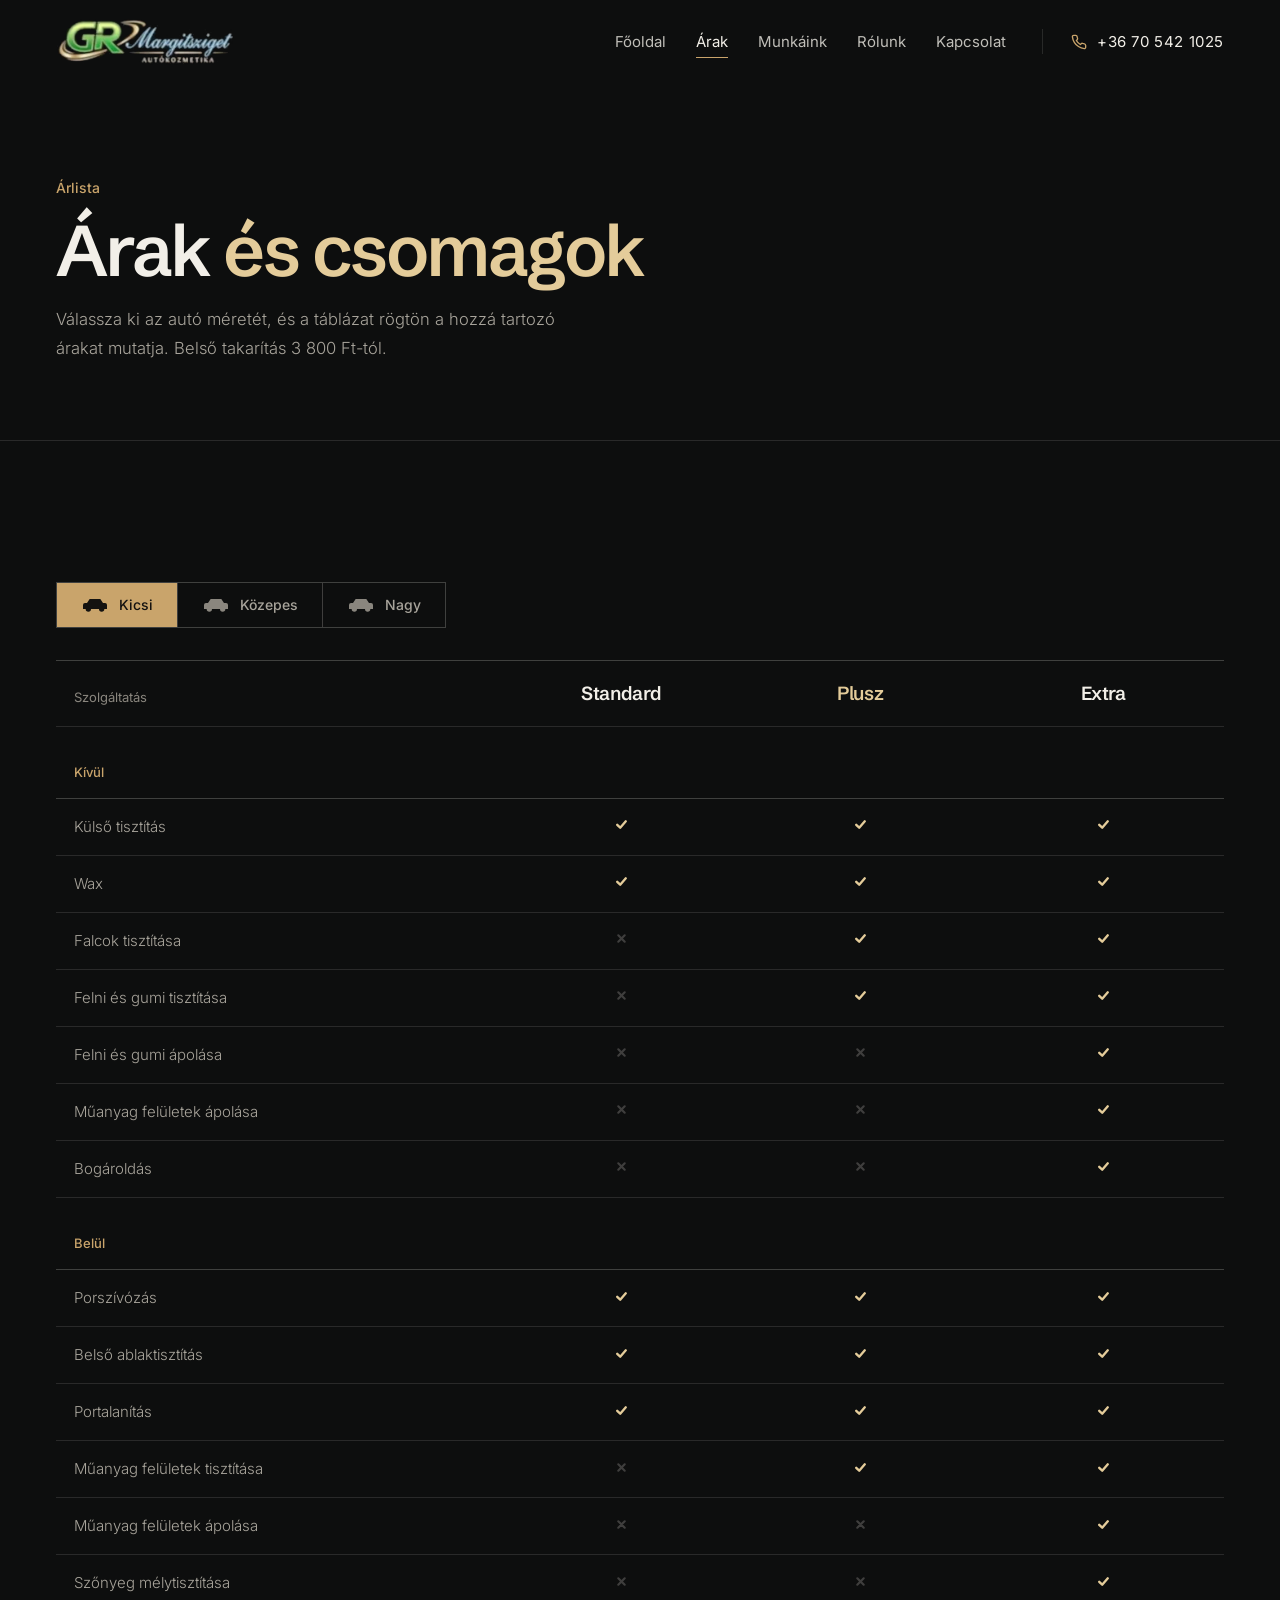
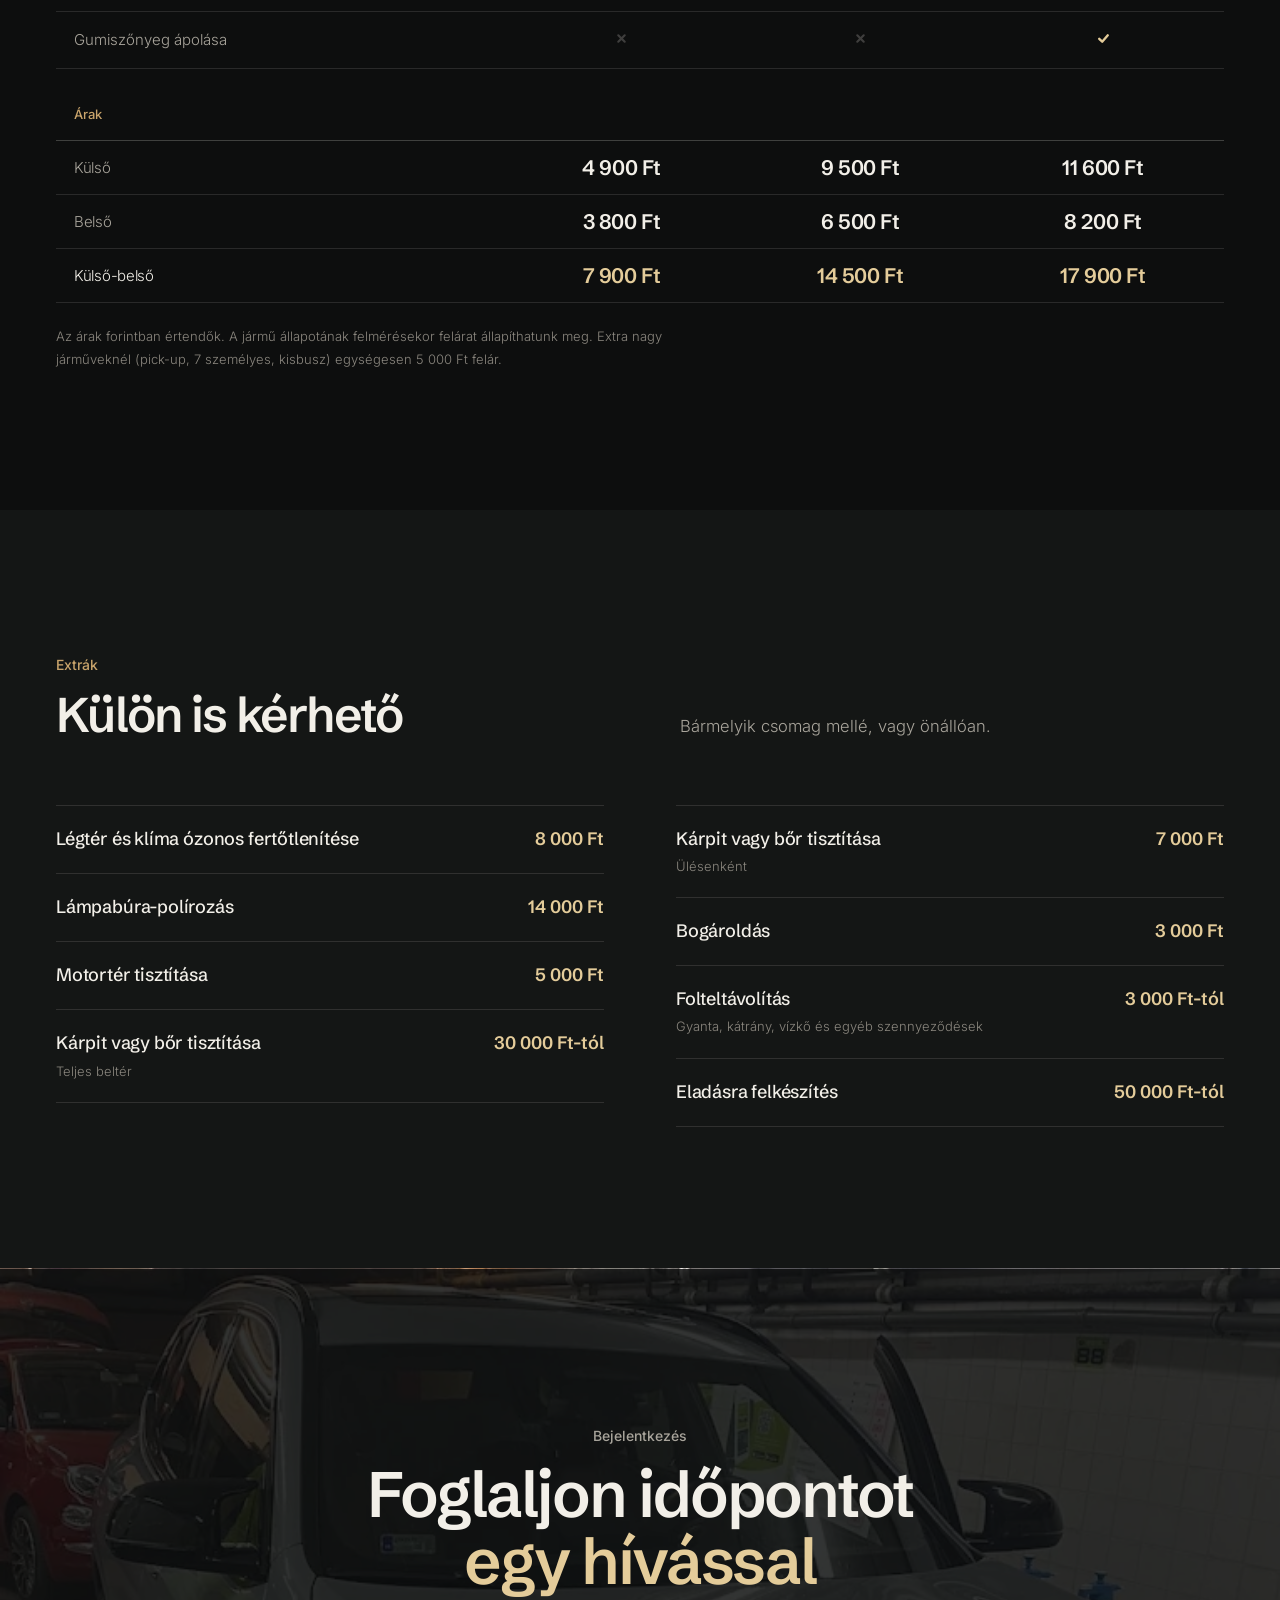
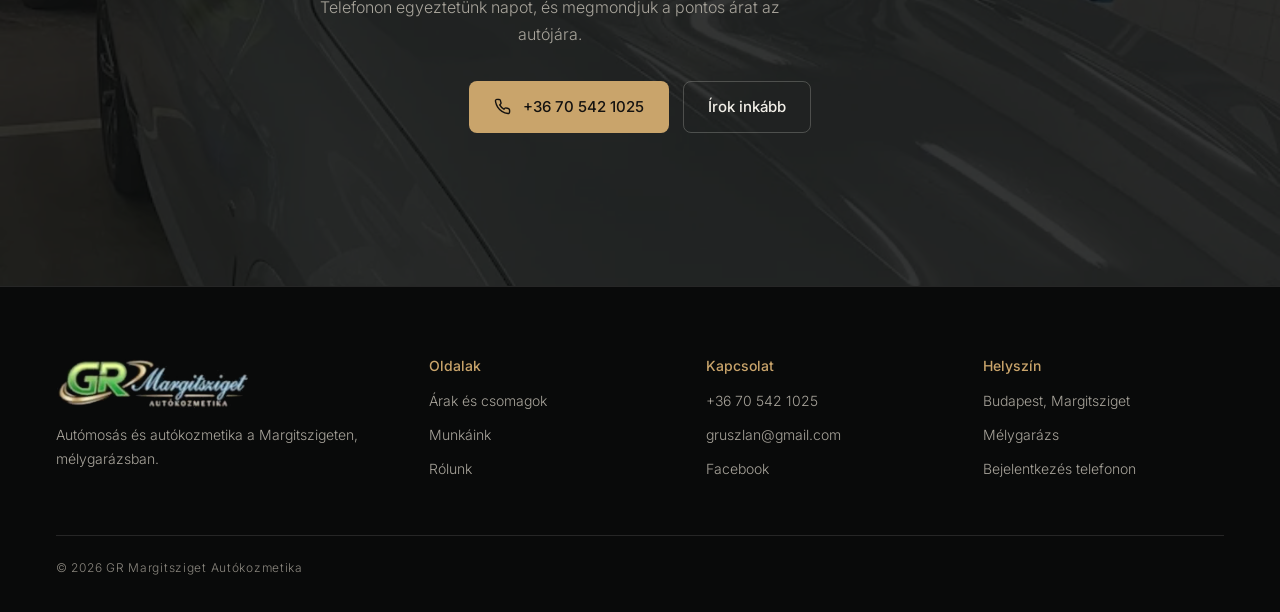
==== arak.html @ 6087a805 "GR Margitsziget Autókozmetika weboldal: 5 oldal, prémium sötét-arany dizájn Co-Authored-By: Claude O" ====
<!doctype html>
<html lang="hu">
<head>
<meta charset="utf-8">
<meta name="viewport" content="width=device-width, initial-scale=1">
<title>Árak és csomagok | GR Margitsziget Autókozmetika</title>
<meta name="description" content="Standard, Plusz és Extra csomag kis, közepes és nagy autóra, külső, belső vagy külső-belső takarítással, plusz extrák fix áron.">
<meta property="og:title" content="Árak és csomagok | GR Margitsziget Autókozmetika"><meta property="og:description" content="Standard, Plusz és Extra csomag kis, közepes és nagy autóra, külső, belső vagy külső-belső takarítással, plusz extrák fix áron."><meta property="og:type" content="website">
<meta name="theme-color" content="#0d0e0e">
<link rel="icon" href="favicon.svg" type="image/svg+xml">
<link rel="preconnect" href="https://fonts.googleapis.com"><link rel="preconnect" href="https://fonts.gstatic.com" crossorigin>
<link href="https://fonts.googleapis.com/css2?family=Schibsted+Grotesk:wght@500;600&family=Inter:wght@300;400;500&display=swap" rel="stylesheet">
<link rel="stylesheet" href="css/site.css">
</head>
<body>
<a class="skip" href="#top">Ugrás a tartalomra</a>
<header class="nav"><div class="wrap">
  <a class="nav__logo" href="index.html"><img src="img/logo.webp" alt="GR Margitsziget Autókozmetika, főoldal" width="865" height="225"></a>
  <nav class="nav__links" aria-label="Fő menü"><a href="index.html">Főoldal</a><a href="arak.html" aria-current="page">Árak</a><a href="munkaink.html">Munkáink</a><a href="rolunk.html">Rólunk</a><a href="kapcsolat.html">Kapcsolat</a></nav>
  <a class="nav__tel" href="tel:+36705421025"><svg viewBox="0 0 24 24" fill="none" stroke="currentColor" stroke-width="2" stroke-linecap="round" stroke-linejoin="round" aria-hidden="true"><path d="M22 16.9v3a2 2 0 0 1-2.2 2 19.8 19.8 0 0 1-8.6-3.1 19.5 19.5 0 0 1-6-6A19.8 19.8 0 0 1 2.1 4.2 2 2 0 0 1 4.1 2h3a2 2 0 0 1 2 1.7c.1.9.4 1.8.7 2.7a2 2 0 0 1-.5 2.1L8 9.8a16 16 0 0 0 6 6l1.3-1.3a2 2 0 0 1 2.1-.4c.9.3 1.8.6 2.7.7a2 2 0 0 1 1.7 2z"/></svg>+36 70 542 1025</a>
  <button class="nav__toggle" type="button" aria-expanded="false" aria-controls="menu" aria-label="Menü"><svg width="20" height="20" viewBox="0 0 20 20" aria-hidden="true"><path d="M3 6h14M3 14h14" stroke="currentColor" stroke-width="1.8" stroke-linecap="round"/></svg></button>
</div></header>
<nav class="menu" id="menu" aria-label="Mobil menü"><a href="index.html">Főoldal</a><a href="arak.html">Árak</a><a href="munkaink.html">Munkáink</a><a href="rolunk.html">Rólunk</a><a href="kapcsolat.html">Kapcsolat</a><a class="btn btn--green" href="tel:+36705421025"><svg viewBox="0 0 24 24" fill="none" stroke="currentColor" stroke-width="2" stroke-linecap="round" stroke-linejoin="round" aria-hidden="true"><path d="M22 16.9v3a2 2 0 0 1-2.2 2 19.8 19.8 0 0 1-8.6-3.1 19.5 19.5 0 0 1-6-6A19.8 19.8 0 0 1 2.1 4.2 2 2 0 0 1 4.1 2h3a2 2 0 0 1 2 1.7c.1.9.4 1.8.7 2.7a2 2 0 0 1-.5 2.1L8 9.8a16 16 0 0 0 6 6l1.3-1.3a2 2 0 0 1 2.1-.4c.9.3 1.8.6 2.7.7a2 2 0 0 1 1.7 2z"/></svg>Hívás: +36 70 542 1025</a></nav>
<main id="top">
<section class="page-hero"><div class="wrap">
  <p class="kicker">Árlista</p><h1>Árak <em>és csomagok</em></h1>
  <p class="lead">Válassza ki az autó méretét, és a táblázat rögtön a hozzá tartozó árakat mutatja. Belső takarítás 3&nbsp;800&nbsp;Ft-tól.</p>
</div></section>
<section class="sec"><div class="wrap">
  <div class="sizes" role="group" aria-label="Autó mérete"><button type="button" data-size="kicsi" aria-pressed="true"><svg viewBox="0 0 40 24" fill="currentColor" aria-hidden="true"><path d="M8 9l4-6h16l4 6h3a3 3 0 0 1 3 3v6h-4a4 4 0 0 1-8 0H14a4 4 0 0 1-8 0H2v-6a3 3 0 0 1 3-3z"/></svg>Kicsi</button><button type="button" data-size="kozepes" aria-pressed="false"><svg viewBox="0 0 40 24" fill="currentColor" aria-hidden="true"><path d="M8 9l4-6h16l4 6h3a3 3 0 0 1 3 3v6h-4a4 4 0 0 1-8 0H14a4 4 0 0 1-8 0H2v-6a3 3 0 0 1 3-3z"/></svg>Közepes</button><button type="button" data-size="nagy" aria-pressed="false"><svg viewBox="0 0 40 24" fill="currentColor" aria-hidden="true"><path d="M8 9l4-6h16l4 6h3a3 3 0 0 1 3 3v6h-4a4 4 0 0 1-8 0H14a4 4 0 0 1-8 0H2v-6a3 3 0 0 1 3-3z"/></svg>Nagy</button></div>
  <div class="board"><table>
    <caption class="sr-only">Csomagok tartalma és árai a választott autóméretre</caption>
    <thead><tr><th scope="col">Szolgáltatás</th><th scope="col">Standard</th><th scope="col" class="hot">Plusz</th><th scope="col">Extra</th></tr></thead>
    <tbody>
<tr class="group"><td colspan="4">Kívül</td></tr>
<tr><td>Külső tisztítás</td><td><span class="yes" role="img" aria-label="Benne van"><svg viewBox="0 0 14 14" aria-hidden="true"><path d="M3 7.3 5.8 10 11 4" fill="none" stroke="currentColor" stroke-width="2.2" stroke-linecap="round" stroke-linejoin="round"/></svg></span></td><td><span class="yes" role="img" aria-label="Benne van"><svg viewBox="0 0 14 14" aria-hidden="true"><path d="M3 7.3 5.8 10 11 4" fill="none" stroke="currentColor" stroke-width="2.2" stroke-linecap="round" stroke-linejoin="round"/></svg></span></td><td><span class="yes" role="img" aria-label="Benne van"><svg viewBox="0 0 14 14" aria-hidden="true"><path d="M3 7.3 5.8 10 11 4" fill="none" stroke="currentColor" stroke-width="2.2" stroke-linecap="round" stroke-linejoin="round"/></svg></span></td></tr>
<tr><td>Wax</td><td><span class="yes" role="img" aria-label="Benne van"><svg viewBox="0 0 14 14" aria-hidden="true"><path d="M3 7.3 5.8 10 11 4" fill="none" stroke="currentColor" stroke-width="2.2" stroke-linecap="round" stroke-linejoin="round"/></svg></span></td><td><span class="yes" role="img" aria-label="Benne van"><svg viewBox="0 0 14 14" aria-hidden="true"><path d="M3 7.3 5.8 10 11 4" fill="none" stroke="currentColor" stroke-width="2.2" stroke-linecap="round" stroke-linejoin="round"/></svg></span></td><td><span class="yes" role="img" aria-label="Benne van"><svg viewBox="0 0 14 14" aria-hidden="true"><path d="M3 7.3 5.8 10 11 4" fill="none" stroke="currentColor" stroke-width="2.2" stroke-linecap="round" stroke-linejoin="round"/></svg></span></td></tr>
<tr><td>Falcok tisztítása</td><td><span class="no" role="img" aria-label="Nincs benne"><svg viewBox="0 0 14 14" aria-hidden="true"><path d="M4 4l6 6M10 4l-6 6" fill="none" stroke="currentColor" stroke-width="2" stroke-linecap="round"/></svg></span></td><td><span class="yes" role="img" aria-label="Benne van"><svg viewBox="0 0 14 14" aria-hidden="true"><path d="M3 7.3 5.8 10 11 4" fill="none" stroke="currentColor" stroke-width="2.2" stroke-linecap="round" stroke-linejoin="round"/></svg></span></td><td><span class="yes" role="img" aria-label="Benne van"><svg viewBox="0 0 14 14" aria-hidden="true"><path d="M3 7.3 5.8 10 11 4" fill="none" stroke="currentColor" stroke-width="2.2" stroke-linecap="round" stroke-linejoin="round"/></svg></span></td></tr>
<tr><td>Felni és gumi tisztítása</td><td><span class="no" role="img" aria-label="Nincs benne"><svg viewBox="0 0 14 14" aria-hidden="true"><path d="M4 4l6 6M10 4l-6 6" fill="none" stroke="currentColor" stroke-width="2" stroke-linecap="round"/></svg></span></td><td><span class="yes" role="img" aria-label="Benne van"><svg viewBox="0 0 14 14" aria-hidden="true"><path d="M3 7.3 5.8 10 11 4" fill="none" stroke="currentColor" stroke-width="2.2" stroke-linecap="round" stroke-linejoin="round"/></svg></span></td><td><span class="yes" role="img" aria-label="Benne van"><svg viewBox="0 0 14 14" aria-hidden="true"><path d="M3 7.3 5.8 10 11 4" fill="none" stroke="currentColor" stroke-width="2.2" stroke-linecap="round" stroke-linejoin="round"/></svg></span></td></tr>
<tr><td>Felni és gumi ápolása</td><td><span class="no" role="img" aria-label="Nincs benne"><svg viewBox="0 0 14 14" aria-hidden="true"><path d="M4 4l6 6M10 4l-6 6" fill="none" stroke="currentColor" stroke-width="2" stroke-linecap="round"/></svg></span></td><td><span class="no" role="img" aria-label="Nincs benne"><svg viewBox="0 0 14 14" aria-hidden="true"><path d="M4 4l6 6M10 4l-6 6" fill="none" stroke="currentColor" stroke-width="2" stroke-linecap="round"/></svg></span></td><td><span class="yes" role="img" aria-label="Benne van"><svg viewBox="0 0 14 14" aria-hidden="true"><path d="M3 7.3 5.8 10 11 4" fill="none" stroke="currentColor" stroke-width="2.2" stroke-linecap="round" stroke-linejoin="round"/></svg></span></td></tr>
<tr><td>Műanyag felületek ápolása</td><td><span class="no" role="img" aria-label="Nincs benne"><svg viewBox="0 0 14 14" aria-hidden="true"><path d="M4 4l6 6M10 4l-6 6" fill="none" stroke="currentColor" stroke-width="2" stroke-linecap="round"/></svg></span></td><td><span class="no" role="img" aria-label="Nincs benne"><svg viewBox="0 0 14 14" aria-hidden="true"><path d="M4 4l6 6M10 4l-6 6" fill="none" stroke="currentColor" stroke-width="2" stroke-linecap="round"/></svg></span></td><td><span class="yes" role="img" aria-label="Benne van"><svg viewBox="0 0 14 14" aria-hidden="true"><path d="M3 7.3 5.8 10 11 4" fill="none" stroke="currentColor" stroke-width="2.2" stroke-linecap="round" stroke-linejoin="round"/></svg></span></td></tr>
<tr><td>Bogároldás</td><td><span class="no" role="img" aria-label="Nincs benne"><svg viewBox="0 0 14 14" aria-hidden="true"><path d="M4 4l6 6M10 4l-6 6" fill="none" stroke="currentColor" stroke-width="2" stroke-linecap="round"/></svg></span></td><td><span class="no" role="img" aria-label="Nincs benne"><svg viewBox="0 0 14 14" aria-hidden="true"><path d="M4 4l6 6M10 4l-6 6" fill="none" stroke="currentColor" stroke-width="2" stroke-linecap="round"/></svg></span></td><td><span class="yes" role="img" aria-label="Benne van"><svg viewBox="0 0 14 14" aria-hidden="true"><path d="M3 7.3 5.8 10 11 4" fill="none" stroke="currentColor" stroke-width="2.2" stroke-linecap="round" stroke-linejoin="round"/></svg></span></td></tr>
<tr class="group"><td colspan="4">Belül</td></tr>
<tr><td>Porszívózás</td><td><span class="yes" role="img" aria-label="Benne van"><svg viewBox="0 0 14 14" aria-hidden="true"><path d="M3 7.3 5.8 10 11 4" fill="none" stroke="currentColor" stroke-width="2.2" stroke-linecap="round" stroke-linejoin="round"/></svg></span></td><td><span class="yes" role="img" aria-label="Benne van"><svg viewBox="0 0 14 14" aria-hidden="true"><path d="M3 7.3 5.8 10 11 4" fill="none" stroke="currentColor" stroke-width="2.2" stroke-linecap="round" stroke-linejoin="round"/></svg></span></td><td><span class="yes" role="img" aria-label="Benne van"><svg viewBox="0 0 14 14" aria-hidden="true"><path d="M3 7.3 5.8 10 11 4" fill="none" stroke="currentColor" stroke-width="2.2" stroke-linecap="round" stroke-linejoin="round"/></svg></span></td></tr>
<tr><td>Belső ablaktisztítás</td><td><span class="yes" role="img" aria-label="Benne van"><svg viewBox="0 0 14 14" aria-hidden="true"><path d="M3 7.3 5.8 10 11 4" fill="none" stroke="currentColor" stroke-width="2.2" stroke-linecap="round" stroke-linejoin="round"/></svg></span></td><td><span class="yes" role="img" aria-label="Benne van"><svg viewBox="0 0 14 14" aria-hidden="true"><path d="M3 7.3 5.8 10 11 4" fill="none" stroke="currentColor" stroke-width="2.2" stroke-linecap="round" stroke-linejoin="round"/></svg></span></td><td><span class="yes" role="img" aria-label="Benne van"><svg viewBox="0 0 14 14" aria-hidden="true"><path d="M3 7.3 5.8 10 11 4" fill="none" stroke="currentColor" stroke-width="2.2" stroke-linecap="round" stroke-linejoin="round"/></svg></span></td></tr>
<tr><td>Portalanítás</td><td><span class="yes" role="img" aria-label="Benne van"><svg viewBox="0 0 14 14" aria-hidden="true"><path d="M3 7.3 5.8 10 11 4" fill="none" stroke="currentColor" stroke-width="2.2" stroke-linecap="round" stroke-linejoin="round"/></svg></span></td><td><span class="yes" role="img" aria-label="Benne van"><svg viewBox="0 0 14 14" aria-hidden="true"><path d="M3 7.3 5.8 10 11 4" fill="none" stroke="currentColor" stroke-width="2.2" stroke-linecap="round" stroke-linejoin="round"/></svg></span></td><td><span class="yes" role="img" aria-label="Benne van"><svg viewBox="0 0 14 14" aria-hidden="true"><path d="M3 7.3 5.8 10 11 4" fill="none" stroke="currentColor" stroke-width="2.2" stroke-linecap="round" stroke-linejoin="round"/></svg></span></td></tr>
<tr><td>Műanyag felületek tisztítása</td><td><span class="no" role="img" aria-label="Nincs benne"><svg viewBox="0 0 14 14" aria-hidden="true"><path d="M4 4l6 6M10 4l-6 6" fill="none" stroke="currentColor" stroke-width="2" stroke-linecap="round"/></svg></span></td><td><span class="yes" role="img" aria-label="Benne van"><svg viewBox="0 0 14 14" aria-hidden="true"><path d="M3 7.3 5.8 10 11 4" fill="none" stroke="currentColor" stroke-width="2.2" stroke-linecap="round" stroke-linejoin="round"/></svg></span></td><td><span class="yes" role="img" aria-label="Benne van"><svg viewBox="0 0 14 14" aria-hidden="true"><path d="M3 7.3 5.8 10 11 4" fill="none" stroke="currentColor" stroke-width="2.2" stroke-linecap="round" stroke-linejoin="round"/></svg></span></td></tr>
<tr><td>Műanyag felületek ápolása</td><td><span class="no" role="img" aria-label="Nincs benne"><svg viewBox="0 0 14 14" aria-hidden="true"><path d="M4 4l6 6M10 4l-6 6" fill="none" stroke="currentColor" stroke-width="2" stroke-linecap="round"/></svg></span></td><td><span class="no" role="img" aria-label="Nincs benne"><svg viewBox="0 0 14 14" aria-hidden="true"><path d="M4 4l6 6M10 4l-6 6" fill="none" stroke="currentColor" stroke-width="2" stroke-linecap="round"/></svg></span></td><td><span class="yes" role="img" aria-label="Benne van"><svg viewBox="0 0 14 14" aria-hidden="true"><path d="M3 7.3 5.8 10 11 4" fill="none" stroke="currentColor" stroke-width="2.2" stroke-linecap="round" stroke-linejoin="round"/></svg></span></td></tr>
<tr><td>Szőnyeg mélytisztítása</td><td><span class="no" role="img" aria-label="Nincs benne"><svg viewBox="0 0 14 14" aria-hidden="true"><path d="M4 4l6 6M10 4l-6 6" fill="none" stroke="currentColor" stroke-width="2" stroke-linecap="round"/></svg></span></td><td><span class="no" role="img" aria-label="Nincs benne"><svg viewBox="0 0 14 14" aria-hidden="true"><path d="M4 4l6 6M10 4l-6 6" fill="none" stroke="currentColor" stroke-width="2" stroke-linecap="round"/></svg></span></td><td><span class="yes" role="img" aria-label="Benne van"><svg viewBox="0 0 14 14" aria-hidden="true"><path d="M3 7.3 5.8 10 11 4" fill="none" stroke="currentColor" stroke-width="2.2" stroke-linecap="round" stroke-linejoin="round"/></svg></span></td></tr>
<tr><td>Gumiszőnyeg ápolása</td><td><span class="no" role="img" aria-label="Nincs benne"><svg viewBox="0 0 14 14" aria-hidden="true"><path d="M4 4l6 6M10 4l-6 6" fill="none" stroke="currentColor" stroke-width="2" stroke-linecap="round"/></svg></span></td><td><span class="no" role="img" aria-label="Nincs benne"><svg viewBox="0 0 14 14" aria-hidden="true"><path d="M4 4l6 6M10 4l-6 6" fill="none" stroke="currentColor" stroke-width="2" stroke-linecap="round"/></svg></span></td><td><span class="yes" role="img" aria-label="Benne van"><svg viewBox="0 0 14 14" aria-hidden="true"><path d="M3 7.3 5.8 10 11 4" fill="none" stroke="currentColor" stroke-width="2.2" stroke-linecap="round" stroke-linejoin="round"/></svg></span></td></tr>
<tr class="group"><td colspan="4">Árak</td></tr>
<tr class="price"><td>Külső</td><td data-p="Külső|0">4&nbsp;900&nbsp;Ft</td><td data-p="Külső|1">9&nbsp;500&nbsp;Ft</td><td data-p="Külső|2">11&nbsp;600&nbsp;Ft</td></tr>
<tr class="price"><td>Belső</td><td data-p="Belső|0">3&nbsp;800&nbsp;Ft</td><td data-p="Belső|1">6&nbsp;500&nbsp;Ft</td><td data-p="Belső|2">8&nbsp;200&nbsp;Ft</td></tr>
<tr class="price main"><td>Külső-belső</td><td data-p="Külső-belső|0">7&nbsp;900&nbsp;Ft</td><td data-p="Külső-belső|1">14&nbsp;500&nbsp;Ft</td><td data-p="Külső-belső|2">17&nbsp;900&nbsp;Ft</td></tr>
    </tbody>
  </table>
  <p class="board__note">Az árak forintban értendők. A jármű állapotának felmérésekor felárat állapíthatunk meg. Extra nagy járműveknél (pick-up, 7 személyes, kisbusz) egységesen 5 000 Ft felár.</p></div>
</div></section>
<section class="sec sec--white"><div class="wrap">
  <div class="head"><div><p class="kicker">Extrák</p><h2>Külön is kérhető</h2></div><p class="lead">Bármelyik csomag mellé, vagy önállóan.</p></div>
  <div class="extras"><ul><li><span><b>Légtér és klíma ózonos fertőtlenítése</b></span><span class="p">8 000 Ft</span></li><li><span><b>Lámpabúra-polírozás</b></span><span class="p">14 000 Ft</span></li><li><span><b>Motortér tisztítása</b></span><span class="p">5 000 Ft</span></li><li><span><b>Kárpit vagy bőr tisztítása</b><small>Teljes beltér</small></span><span class="p">30 000 Ft-tól</span></li></ul><ul><li><span><b>Kárpit vagy bőr tisztítása</b><small>Ülésenként</small></span><span class="p">7 000 Ft</span></li><li><span><b>Bogároldás</b></span><span class="p">3 000 Ft</span></li><li><span><b>Folteltávolítás</b><small>Gyanta, kátrány, vízkő és egyéb szennyeződések</small></span><span class="p">3 000 Ft-tól</span></li><li><span><b>Eladásra felkészítés</b></span><span class="p">50 000 Ft-tól</span></li></ul></div>
</div></section>
</main>
<section class="cta"><div class="wrap">
  <div><p class="kicker">Bejelentkezés</p><h2>Foglaljon időpontot <em>egy hívással</em></h2><p>Telefonon egyeztetünk napot, és megmondjuk a pontos árat az autójára.</p></div>
  <div class="btn-row"><a class="btn btn--white" href="tel:+36705421025"><svg viewBox="0 0 24 24" fill="none" stroke="currentColor" stroke-width="2" stroke-linecap="round" stroke-linejoin="round" aria-hidden="true"><path d="M22 16.9v3a2 2 0 0 1-2.2 2 19.8 19.8 0 0 1-8.6-3.1 19.5 19.5 0 0 1-6-6A19.8 19.8 0 0 1 2.1 4.2 2 2 0 0 1 4.1 2h3a2 2 0 0 1 2 1.7c.1.9.4 1.8.7 2.7a2 2 0 0 1-.5 2.1L8 9.8a16 16 0 0 0 6 6l1.3-1.3a2 2 0 0 1 2.1-.4c.9.3 1.8.6 2.7.7a2 2 0 0 1 1.7 2z"/></svg>+36 70 542 1025</a><a class="btn btn--line" href="kapcsolat.html">Írok inkább</a></div>
</div></section>
<footer class="foot"><div class="wrap">
  <div><img src="img/logo.webp" alt="GR Margitsziget Autókozmetika" width="865" height="225" loading="lazy"><p style="margin-top:14px;max-width:34ch">Autómosás és autókozmetika a Margitszigeten, mélygarázsban.</p></div>
  <div><h4>Oldalak</h4><ul><li><a href="arak.html">Árak és csomagok</a></li><li><a href="munkaink.html">Munkáink</a></li><li><a href="rolunk.html">Rólunk</a></li></ul></div>
  <div><h4>Kapcsolat</h4><ul><li><a href="tel:+36705421025">+36 70 542 1025</a></li><li><a href="mailto:gruszlan@gmail.com">gruszlan@gmail.com</a></li><li><a href="https://www.facebook.com/grmargitsziget" rel="noopener">Facebook</a></li></ul></div>
  <div><h4>Helyszín</h4><ul><li>Budapest, Margitsziget</li><li>Mélygarázs</li><li>Bejelentkezés telefonon</li></ul></div>
  <p class="foot__legal">© 2026 GR Margitsziget Autókozmetika</p>
</div></footer>
<div class="callbar"><a class="btn btn--green" href="tel:+36705421025"><svg viewBox="0 0 24 24" fill="none" stroke="currentColor" stroke-width="2" stroke-linecap="round" stroke-linejoin="round" aria-hidden="true"><path d="M22 16.9v3a2 2 0 0 1-2.2 2 19.8 19.8 0 0 1-8.6-3.1 19.5 19.5 0 0 1-6-6A19.8 19.8 0 0 1 2.1 4.2 2 2 0 0 1 4.1 2h3a2 2 0 0 1 2 1.7c.1.9.4 1.8.7 2.7a2 2 0 0 1-.5 2.1L8 9.8a16 16 0 0 0 6 6l1.3-1.3a2 2 0 0 1 2.1-.4c.9.3 1.8.6 2.7.7a2 2 0 0 1 1.7 2z"/></svg>Hívás</a><a class="btn btn--line" href="kapcsolat.html">Időpont</a></div>
<script src="js/site.js"></script>
<script>window.GR_PRICES={"kicsi": {"K\u00fcls\u0151": [4900, 9500, 11600], "Bels\u0151": [3800, 6500, 8200], "K\u00fcls\u0151-bels\u0151": [7900, 14500, 17900]}, "kozepes": {"K\u00fcls\u0151": [6800, 11500, 14100], "Bels\u0151": [4900, 7800, 9800], "K\u00fcls\u0151-bels\u0151": [10500, 17800, 21500]}, "nagy": {"K\u00fcls\u0151": [7800, 12900, 16600], "Bels\u0151": [5900, 9000, 11400], "K\u00fcls\u0151-bels\u0151": [12500, 19900, 24900]}};</script><script src="js/arak.js"></script>
</body>
</html>
---- css/site.css ----
/* GR Margitsziget Autókozmetika, premium edition
   VOICE: calm, assured, discreet; a detailer for good cars on the island
   IDEA: a luxury car showroom at night: dark floor, one light on the paint, gold trim
   PICTURE: the client's own cars, full bleed, the gloss on the bonnet carries the page
   COLOUR and TYPE: near-black and warm ivory, the logo's gold swoosh as the only accent; Cormorant Garamond heads, Inter light text
   LAYOUT: dark throughout, hairlines instead of boxes, wide margins, one picture per section */
:root {
  --bg: #0d0e0e; --bg-2: #141615; --bg-3: #1b1d1c; --ink: #f2efe8; --muted: #a8a49b; --dim: #8a867e;
  --gold: #c9a46b; --gold-2: #e4cc9a; --red: #e0645a;
  --line: rgb(242 239 232 / .12); --line-2: rgb(242 239 232 / .22);
  --wrap: 1200px; --gut: clamp(20px, 5vw, 56px); --nav: 84px;
  --f-head: "Cormorant Garamond", Georgia, serif; --f-text: "Inter", system-ui, sans-serif;
}
*, *::before, *::after { box-sizing: border-box; min-width: 0; }
html { scroll-behavior: smooth; scroll-padding-top: calc(var(--nav) + 16px); color-scheme: dark; }
@media (prefers-reduced-motion: reduce) { html { scroll-behavior: auto; } *, *::before, *::after { animation: none !important; transition: none !important; } }
body { margin: 0; background: var(--bg); color: var(--ink); font: 300 16px/1.7 var(--f-text); -webkit-font-smoothing: antialiased; overflow-x: clip; }
img { display: block; max-width: 100%; }
a { color: inherit; }
b, strong { font-weight: 500; }
.wrap { width: min(100% - 2 * var(--gut), var(--wrap)); margin-inline: auto; }
.sr-only { position: absolute; width: 1px; height: 1px; overflow: hidden; clip: rect(0 0 0 0); white-space: nowrap; }
.skip { position: absolute; left: 12px; top: -60px; z-index: 50; background: var(--gold); color: var(--bg); padding: 10px 16px; font-weight: 500; }
.skip:focus { top: 12px; }
:focus-visible { outline: 2px solid var(--gold-2); outline-offset: 3px; }

h1, h2, h3 { font-family: var(--f-head); font-weight: 500; letter-spacing: -0.005em; line-height: 1.02; margin: 0; text-wrap: balance; }
h1 { font-size: clamp(46px, 6.4vw, 92px); }
h2 { font-size: clamp(36px, 4.4vw, 60px); }
h3 { font-size: 26px; line-height: 1.15; }
h1 em, h2 em { font-style: italic; color: var(--gold-2); }
p { margin: 0; }
.lead { font-size: clamp(16px, 1.3vw, 18px); line-height: 1.75; color: var(--muted); max-width: 50ch; }
.kicker { display: inline-flex; align-items: center; gap: 14px; font: 500 12px/1 var(--f-text); letter-spacing: .22em; text-transform: uppercase; color: var(--gold); margin-bottom: 22px; }
.kicker::before { content: ""; width: 34px; height: 1px; background: var(--gold); }

.btn { display: inline-flex; align-items: center; justify-content: center; gap: 12px; height: 54px; padding: 0 30px; border: 1px solid transparent; border-radius: 2px; font: 500 13px/1 var(--f-text); letter-spacing: .14em; text-transform: uppercase; text-decoration: none; cursor: pointer; white-space: nowrap; transition: background 220ms ease, color 220ms ease, border-color 220ms ease; }
.btn svg { width: 17px; height: 17px; flex: none; transition: transform 220ms ease; }
.btn:hover svg { transform: translateX(3px); }
.btn--green, .btn--white { background: var(--gold); color: #141210; }
.btn--green:hover, .btn--white:hover { background: var(--gold-2); }
.btn--line { background: transparent; color: var(--ink); border-color: var(--line-2); }
.btn--line:hover { border-color: var(--gold); color: var(--gold-2); }
.btn--sm { height: 46px; padding: 0 22px; font-size: 12px; }
.btn-row { display: flex; flex-wrap: wrap; gap: 14px; align-items: center; }

/* nav */
.nav { position: fixed; inset: 0 0 auto; z-index: 30; height: var(--nav); color: var(--ink); transition: background 300ms ease, border-color 300ms ease; border-bottom: 1px solid transparent; }
.nav.is-solid { background: rgb(13 14 14 / .94); border-bottom-color: var(--line); }
.nav .wrap { height: 100%; display: flex; align-items: center; gap: 36px; }
.nav__logo img { height: 46px; width: auto; }
.nav__links { display: flex; gap: 30px; margin-left: auto; }
.nav__links a { text-decoration: none; font: 400 13px/1 var(--f-text); letter-spacing: .12em; text-transform: uppercase; color: rgb(242 239 232 / .78); padding: 8px 0; border-bottom: 1px solid transparent; transition: color 200ms, border-color 200ms; }
.nav__links a:hover, .nav__links a[aria-current="page"] { color: var(--ink); border-color: var(--gold); }
.nav__tel { display: inline-flex; align-items: center; gap: 10px; text-decoration: none; font-weight: 400; font-size: 15px; letter-spacing: .04em; padding-left: 28px; border-left: 1px solid var(--line); }
.nav__tel svg { width: 16px; height: 16px; color: var(--gold); }
.nav__toggle { display: none; margin-left: auto; width: 44px; height: 44px; border: 1px solid var(--line-2); background: transparent; color: var(--ink); cursor: pointer; border-radius: 2px; }
.menu { display: none; }

/* sections */
.sec { padding: clamp(88px, 11vw, 150px) 0; }
.sec--white { background: var(--bg-2); }
.head { display: grid; grid-template-columns: minmax(0, 1fr) minmax(0, 1fr); gap: 20px 80px; align-items: end; margin-bottom: clamp(44px, 5vw, 72px); }
.split { display: grid; grid-template-columns: minmax(0, 1fr) minmax(0, 1fr); gap: clamp(40px, 6vw, 96px); align-items: center; }
.photo { overflow: hidden; background: var(--bg-3); }
.photo img { width: 100%; height: 100%; object-fit: cover; }

/* hero: full bleed */
.hero { position: relative; min-height: 100svh; display: grid; align-items: end; padding: calc(var(--nav) + 40px) 0 clamp(56px, 8vw, 104px); overflow: hidden; background: var(--bg); }
.hero__bg { position: absolute; inset: 0; width: 100%; height: 100%; object-fit: cover; object-position: 50% 62%; animation: settle 2400ms cubic-bezier(.2,.7,.2,1) both; }
.hero::before { content: ""; position: absolute; inset: 0; z-index: 1; background: linear-gradient(90deg, rgb(13 14 14 / .92) 0%, rgb(13 14 14 / .7) 38%, rgb(13 14 14 / .12) 75%), linear-gradient(0deg, rgb(13 14 14 / 1) 0%, rgb(13 14 14 / 0) 40%), linear-gradient(180deg, rgb(13 14 14 / .7) 0%, rgb(13 14 14 / 0) 22%); }
.hero .wrap { position: relative; z-index: 2; }
.hero__text { max-width: 640px; }
.hero h1 { margin-bottom: 26px; }
.hero .lead { margin-bottom: 36px; color: rgb(242 239 232 / .8); }
.hero__meta { display: flex; flex-wrap: wrap; gap: 14px 44px; margin-top: 56px; padding-top: 26px; border-top: 1px solid var(--line); max-width: 760px; }
.hero__meta div { display: grid; gap: 4px; }
.hero__meta small { font-size: 11px; letter-spacing: .2em; text-transform: uppercase; color: var(--dim); }
.hero__meta b { font: 500 23px/1.2 var(--f-head); }
.page-hero { padding: calc(var(--nav) + clamp(56px, 7vw, 104px)) 0 clamp(56px, 6vw, 88px); background: var(--bg); border-bottom: 1px solid var(--line); }
.page-hero h1 { font-size: clamp(44px, 5.6vw, 78px); margin-bottom: 18px; }

/* packages: three columns divided by hairlines */
.packs { display: grid; grid-template-columns: repeat(3, minmax(0, 1fr)); border-top: 1px solid var(--line); border-bottom: 1px solid var(--line); }
.pack { padding: 40px 36px 44px; display: grid; gap: 18px; align-content: start; position: relative; }
.pack + .pack { border-left: 1px solid var(--line); }
.pack--hot { background: linear-gradient(180deg, rgb(201 164 107 / .09), rgb(201 164 107 / 0) 70%); }
.pack--hot::before { content: ""; position: absolute; top: -1px; left: 0; right: 0; height: 2px; background: var(--gold); }
.pack__tag { font-size: 11px; letter-spacing: .2em; text-transform: uppercase; color: var(--gold); }
.pack__name { font: 500 34px/1 var(--f-head); color: var(--ink); }
.pack__price { display: flex; align-items: baseline; gap: 10px; flex-wrap: wrap; }
.pack__price b { font: 400 54px/1 var(--f-head); color: var(--ink); }
.pack__price span { color: var(--dim); font-size: 13px; }
.pack ul { list-style: none; padding: 0; margin: 6px 0 0; display: grid; gap: 10px; font-size: 15px; color: var(--muted); }
.pack li { display: flex; gap: 12px; align-items: baseline; }
.pack li::before { content: ""; flex: none; width: 10px; height: 1px; background: var(--gold); transform: translateY(-4px); }
.pack .btn { margin-top: 14px; justify-self: start; }

/* before / after */
.ba { --pos: 50%; position: relative; overflow: hidden; background: #111; user-select: none; touch-action: pan-y; aspect-ratio: 3 / 4; }
.ba img { position: absolute; inset: 0; width: 100%; height: 100%; object-fit: cover; pointer-events: none; }
.ba__after { clip-path: inset(0 0 0 var(--pos)); }
.ba__line { position: absolute; top: 0; bottom: 0; left: var(--pos); width: 1px; background: var(--gold-2); pointer-events: none; }
.ba__knob { position: absolute; top: 50%; left: 50%; width: 54px; height: 54px; margin: -27px 0 0 -27px; border-radius: 50%; background: rgb(13 14 14 / .78); border: 1px solid var(--gold-2); color: var(--gold-2); display: grid; place-items: center; }
.ba__knob svg { width: 22px; height: 22px; }
.ba__tag { position: absolute; top: 18px; font-size: 11px; letter-spacing: .2em; text-transform: uppercase; color: #fff; pointer-events: none; text-shadow: 0 1px 8px rgb(0 0 0 / .8); }
.ba__tag--l { left: 20px; } .ba__tag--r { right: 20px; color: var(--gold-2); }
.ba input { position: absolute; inset: 0; width: 100%; height: 100%; margin: 0; opacity: 0; cursor: ew-resize; -webkit-appearance: none; appearance: none; }
.ba:has(input:focus-visible) .ba__knob { outline: 2px solid var(--gold-2); outline-offset: 4px; }
.ba-pair { display: grid; grid-template-columns: repeat(2, minmax(0, 1fr)); gap: 28px; }
.ba-cap { margin-top: 18px; font: 500 24px/1.2 var(--f-head); }
.ba-cap span { display: block; margin-top: 4px; font: 300 14px/1.5 var(--f-text); color: var(--muted); }

/* gallery */
.gallery { display: grid; grid-template-columns: repeat(4, minmax(0, 1fr)); gap: 8px; }
.gallery .photo { aspect-ratio: 3 / 4; }
.gallery .photo img { transition: transform 900ms cubic-bezier(.2,.7,.2,1); }
.gallery .photo:hover img { transform: scale(1.04); }

/* price board */
.sizes { display: inline-flex; border: 1px solid var(--line-2); margin-bottom: 32px; flex-wrap: wrap; }
.sizes button { all: unset; cursor: pointer; display: inline-flex; align-items: center; gap: 10px; padding: 14px 24px; font: 400 13px/1 var(--f-text); letter-spacing: .14em; text-transform: uppercase; color: var(--muted); transition: all 200ms; }
.sizes button + button { border-left: 1px solid var(--line-2); }
.sizes button svg { width: 28px; height: 16px; color: var(--dim); }
.sizes button[aria-pressed="true"] { background: var(--gold); color: #141210; }
.sizes button[aria-pressed="true"] svg { color: #141210; }
.sizes button:focus-visible { outline: 2px solid var(--gold-2); outline-offset: 2px; }
.board { border-top: 1px solid var(--line-2); }
.board table { width: 100%; border-collapse: collapse; font-size: 15px; }
.board th, .board td { padding: 15px 18px; text-align: center; border-bottom: 1px solid var(--line); }
.board th:first-child, .board td:first-child { text-align: left; color: var(--muted); }
.board thead th { font: 500 26px/1.1 var(--f-head); color: var(--ink); padding: 22px 18px; }
.board thead th:first-child { font: 400 11px/1 var(--f-text); letter-spacing: .2em; text-transform: uppercase; color: var(--dim); vertical-align: bottom; }
.board thead th.hot { color: var(--gold-2); }
.board tr.group td { padding-top: 34px; font-size: 11px; letter-spacing: .22em; text-transform: uppercase; color: var(--gold); border-bottom-color: var(--line-2); }
.board tr.price td { font: 400 28px/1.1 var(--f-head); white-space: nowrap; color: var(--ink); }
.board tr.price td:first-child { font: 300 15px/1.2 var(--f-text); color: var(--muted); }
.board tr.price.main td { color: var(--gold-2); }
.board tr.price.main td:first-child { color: var(--ink); }
.yes, .no { display: inline-grid; place-items: center; width: 22px; height: 22px; }
.yes { color: var(--gold-2); }
.no { color: rgb(242 239 232 / .22); }
.yes svg, .no svg { width: 15px; height: 15px; }
.board__note { padding: 22px 0 0; font-size: 13px; color: var(--dim); max-width: 80ch; }
.extras { display: grid; grid-template-columns: repeat(2, minmax(0, 1fr)); gap: 0 72px; }
.extras ul { list-style: none; margin: 0; padding: 0; border-top: 1px solid var(--line); }
.extras li { display: flex; justify-content: space-between; align-items: baseline; gap: 16px; padding: 20px 0; border-bottom: 1px solid var(--line); }
.extras b { font: 500 22px/1.2 var(--f-head); } .extras small { display: block; color: var(--dim); font-size: 13px; margin-top: 2px; }
.extras .p { font: 400 22px/1 var(--f-head); color: var(--gold-2); white-space: nowrap; }

/* steps & faq */
.steps { display: grid; grid-template-columns: repeat(3, minmax(0, 1fr)); border-top: 1px solid var(--line); }
.step { padding: 40px 36px 8px 0; display: grid; gap: 14px; align-content: start; }
.step + .step { padding-left: 36px; border-left: 1px solid var(--line); }
.step__n { font: italic 400 56px/1 var(--f-head); color: var(--gold); }
.step p { color: var(--muted); }
.faq details { border-bottom: 1px solid var(--line); padding: 24px 0; }
.faq details:first-child { border-top: 1px solid var(--line); }
.faq summary { list-style: none; cursor: pointer; display: flex; justify-content: space-between; align-items: center; gap: 16px; font: 500 24px/1.25 var(--f-head); }
.faq summary::-webkit-details-marker { display: none; }
.faq summary::after { content: ""; flex: none; width: 14px; height: 14px; background: linear-gradient(var(--gold), var(--gold)) center / 14px 1px no-repeat, linear-gradient(var(--gold), var(--gold)) center / 1px 14px no-repeat; transition: transform 250ms ease; }
.faq details[open] summary::after { transform: rotate(45deg); }
.faq details p { margin-top: 12px; color: var(--muted); max-width: 62ch; }

/* contact */
.contact-cards { display: grid; border-top: 1px solid var(--line); }
.ccard { display: flex; gap: 22px; align-items: center; padding: 26px 0; border-bottom: 1px solid var(--line); text-decoration: none; transition: padding 250ms ease; }
a.ccard:hover { padding-left: 10px; }
a.ccard:hover b { color: var(--gold-2); }
.ccard__ic { flex: none; width: 46px; height: 46px; border: 1px solid var(--line-2); border-radius: 50%; color: var(--gold); display: grid; place-items: center; }
.ccard__ic svg { width: 19px; height: 19px; }
.ccard small { display: block; font-size: 11px; letter-spacing: .2em; text-transform: uppercase; color: var(--dim); margin-bottom: 4px; }
.ccard b { font: 500 26px/1.2 var(--f-head); transition: color 200ms; overflow-wrap: anywhere; }
.form { background: var(--bg-2); border: 1px solid var(--line); padding: clamp(26px, 3.4vw, 44px); display: grid; grid-template-columns: repeat(2, minmax(0, 1fr)); gap: 22px; }
.form .full { grid-column: 1 / -1; }
.fld { display: grid; gap: 8px; font-size: 11px; font-weight: 400; letter-spacing: .18em; text-transform: uppercase; color: var(--muted); }
.fld input, .fld select, .fld textarea { font: 300 16px/1.4 var(--f-text); letter-spacing: 0; text-transform: none; color: var(--ink); background: transparent; border: 0; border-bottom: 1px solid var(--line-2); border-radius: 0; padding: 0 2px; height: 46px; width: 100%; }
.fld select, .fld select option { background: var(--bg-2); }
.fld textarea { height: 90px; padding: 10px 2px; resize: vertical; }
.fld input::placeholder, .fld textarea::placeholder { color: var(--dim); }
.fld input:focus, .fld select:focus, .fld textarea:focus { outline: none; border-bottom-color: var(--gold); }
.fld [aria-invalid="true"] { border-bottom-color: var(--red); }
.err { color: var(--red); font-size: 12px; letter-spacing: 0; text-transform: none; }
.err[hidden] { display: none; }
.quote { grid-column: 1 / -1; display: flex; justify-content: space-between; align-items: baseline; gap: 12px; padding: 18px 0; border-top: 1px solid var(--line); border-bottom: 1px solid var(--line); font-size: 11px; letter-spacing: .2em; text-transform: uppercase; color: var(--muted); }
.quote b { font: 400 36px/1 var(--f-head); letter-spacing: 0; text-transform: none; color: var(--gold-2); }
.form__note { grid-column: 1 / -1; font-size: 13px; color: var(--dim); }
.form .btn { justify-self: start; }

/* cta band + footer */
.cta { position: relative; padding: clamp(96px, 12vw, 160px) 0; background: var(--bg) url("../img/bmw-x3.webp") center 40% / cover no-repeat; border-top: 1px solid var(--line); }
.cta::before { content: ""; position: absolute; inset: 0; background: rgb(13 14 14 / .84); }
.cta .wrap { position: relative; display: grid; justify-items: center; text-align: center; gap: 22px; }
.cta h2 { max-width: 16ch; font-size: clamp(40px, 5vw, 68px); }
.cta p { color: var(--muted); max-width: 46ch; }
.cta .btn-row { justify-content: center; margin-top: 10px; }
.foot { background: #090a0a; color: var(--muted); padding: 72px 0 34px; font-size: 14px; border-top: 1px solid var(--line); }
.foot .wrap { display: grid; grid-template-columns: minmax(0, 1.4fr) repeat(3, minmax(0, 1fr)); gap: 36px; }
.foot img { height: 50px; width: auto; }
.foot h4 { margin: 0 0 16px; color: var(--gold); font: 400 11px/1 var(--f-text); letter-spacing: .22em; text-transform: uppercase; }
.foot ul { list-style: none; margin: 0; padding: 0; display: grid; gap: 10px; }
.foot a { text-decoration: none; } .foot a:hover { color: var(--gold-2); }
.foot__legal { grid-column: 1 / -1; border-top: 1px solid var(--line); padding-top: 22px; margin-top: 18px; font-size: 12px; color: var(--dim); letter-spacing: .06em; }
.callbar { display: none; }

/* entrance */
.rise { animation: rise 1100ms cubic-bezier(.2,.7,.2,1) both; }
.rise-2 { animation-delay: 120ms; } .rise-3 { animation-delay: 240ms; } .rise-4 { animation-delay: 360ms; }
@keyframes rise { from { opacity: 0; transform: translateY(16px); } to { opacity: 1; transform: none; } }
@keyframes settle { from { transform: scale(1.06); } to { transform: none; } }

@media (max-width: 1023px) {
  .nav { background: rgb(13 14 14 / .94); border-bottom-color: var(--line); }
  .nav__links, .nav__tel { display: none; }
  .nav__toggle { display: grid; place-items: center; }
  .menu { position: fixed; inset: var(--nav) 0 0; z-index: 29; background: var(--bg); display: grid; align-content: start; padding: 12px var(--gut) 40px; opacity: 0; transform: translateY(-8px); pointer-events: none; transition: opacity 200ms, transform 200ms; }
  .menu.is-open { opacity: 1; transform: none; pointer-events: auto; }
  .menu a:not(.btn) { padding: 20px 0; border-bottom: 1px solid var(--line); text-decoration: none; font: 500 32px/1 var(--f-head); }
  .menu .btn { margin-top: 28px; }
  .split, .head { grid-template-columns: minmax(0, 1fr); }
  .packs, .steps { grid-template-columns: minmax(0, 1fr); }
  .pack + .pack { border-left: 0; border-top: 1px solid var(--line); }
  .pack { padding: 34px 0 38px; }
  .pack--hot { padding-inline: 16px; margin-inline: -16px; }
  .step, .step + .step { padding: 30px 0 10px; border-left: 0; }
  .step + .step { border-top: 1px solid var(--line); }
  .gallery { grid-template-columns: repeat(2, minmax(0, 1fr)); }
  .foot .wrap { grid-template-columns: 1fr 1fr; }
  .foot .wrap > :first-child { grid-column: 1 / -1; }
}
@media (max-width: 639px) {
  :root { --nav: 68px; }
  .nav__logo img { height: 38px; }
  .sec { padding: 76px 0; }
  .hero { min-height: auto; padding-top: calc(var(--nav) + 44vh); }
  .hero__bg { height: calc(var(--nav) + 52vh); object-position: 50% 58%; -webkit-mask-image: linear-gradient(180deg, #000 62%, transparent 100%); mask-image: linear-gradient(180deg, #000 62%, transparent 100%); }
  .hero::before { background: linear-gradient(180deg, rgb(13 14 14 / .55) 0%, rgb(13 14 14 / 0) 18%); }
  .hero .btn-row .btn { width: 100%; }
  .hero__meta { gap: 18px 28px; margin-top: 40px; }
  .ba-pair { grid-template-columns: minmax(0, 1fr); gap: 48px; }
  .extras { grid-template-columns: minmax(0, 1fr); }
  .extras ul + ul { border-top: 0; }
  .form { grid-template-columns: minmax(0, 1fr); }
  .form .btn { width: 100%; }
  .board table { table-layout: fixed; }
  .board th:first-child, .board td:first-child { width: 34%; }
  .board th, .board td { padding: 12px 4px; font-size: 13px; }
  .board thead th { font-size: 19px; padding: 16px 4px; }
  .board thead th:first-child { font-size: 10px; letter-spacing: .04em; padding-left: 0; overflow: hidden; text-overflow: ellipsis; }
  .board td, .board th { overflow-wrap: anywhere; }
  .board th:first-child, .board td:first-child { padding-left: 0; }
  .board tr.price td { font-size: 17px; white-space: normal; }
  .board tr.price td:first-child { font-size: 13px; }
  .sizes { display: flex; } .sizes button { flex: 1; justify-content: center; padding: 14px 6px; letter-spacing: .08em; }
  .sizes button svg { display: none; }
  .cta .btn-row .btn { width: 100%; }
  .ccard b { font-size: 22px; }
  .callbar { display: flex; gap: 8px; position: fixed; inset: auto 0 0; z-index: 25; padding: 10px 14px calc(10px + env(safe-area-inset-bottom)); background: rgb(9 10 10 / .96); border-top: 1px solid var(--line); }
  .callbar .btn { flex: 1; height: 48px; }
  body { padding-bottom: 72px; }
}
.facts { display: flex; flex-wrap: wrap; gap: 12px 28px; font-size: 13px; letter-spacing: .12em; text-transform: uppercase; color: var(--muted); }
.facts span { display: inline-flex; align-items: center; gap: 10px; }
.facts svg { width: 18px; height: 18px; color: var(--gold); }
.extras li > span:first-child { min-width: 0; }
@media (max-width: 639px) { .extras b { font-size: 20px; } .extras .p { font-size: 19px; } .extras li { gap: 12px; } }

/* ---- v3: plainer, more confident type; buttons and labels in normal case ---- */
:root { --f-head: "Schibsted Grotesk", "Inter", system-ui, sans-serif; }
h1, h2, h3 { font-weight: 600; letter-spacing: -0.035em; line-height: 1.04; }
h1 { font-size: clamp(42px, 5.6vw, 80px); }
h2 { font-size: clamp(32px, 3.8vw, 52px); }
h1 em, h2 em { font-style: normal; color: var(--gold-2); }
.kicker { font: 500 14px/1 var(--f-text); letter-spacing: 0; text-transform: none; color: var(--gold); margin-bottom: 18px; }
.kicker::before { display: none; }
.btn { font: 500 15px/1 var(--f-text); letter-spacing: 0; text-transform: none; border-radius: 8px; height: 52px; padding: 0 24px; }
.btn--sm { font-size: 14px; height: 44px; padding: 0 18px; }
.nav__links a { font: 400 15px/1 var(--f-text); letter-spacing: 0; text-transform: none; }
.hero__meta small, .pack__tag, .ba__tag, .sizes button, .board thead th:first-child, .board tr.group td, .quote, .ccard small, .fld, .foot h4, .facts { text-transform: none; letter-spacing: 0; }
.hero__meta small { font-size: 13px; }
.hero__meta b { font: 500 19px/1.3 var(--f-head); letter-spacing: -0.01em; }
.pack__tag { font-size: 13px; font-weight: 500; }
.pack__name { font: 600 26px/1.1 var(--f-head); letter-spacing: -0.02em; }
.pack__price b { font: 600 44px/1 var(--f-head); letter-spacing: -0.04em; }
.ba__tag { font-size: 13px; font-weight: 500; }
.ba-cap { font: 600 20px/1.25 var(--f-head); letter-spacing: -0.02em; }
.sizes button { font: 500 14px/1 var(--f-text); }
.board thead th { font: 600 19px/1.1 var(--f-head); letter-spacing: -0.02em; }
.board thead th:first-child { font: 400 13px/1 var(--f-text); }
.board tr.group td { font-size: 13px; font-weight: 500; }
.board tr.price td { font: 600 21px/1.1 var(--f-head); letter-spacing: -0.02em; }
.extras b { font: 500 18px/1.3 var(--f-head); letter-spacing: -0.01em; }
.extras .p { font: 600 18px/1 var(--f-head); }
.step__n { font: 500 14px/1 var(--f-text); color: var(--gold); }
.faq summary { font: 500 19px/1.35 var(--f-head); letter-spacing: -0.01em; }
.ccard small { font-size: 13px; }
.ccard b { font: 500 21px/1.3 var(--f-head); letter-spacing: -0.01em; }
.fld { font-size: 13px; font-weight: 500; }
.quote { font-size: 14px; }
.quote b { font: 600 30px/1 var(--f-head); letter-spacing: -0.03em; }
.foot h4 { font: 500 14px/1 var(--f-text); }
.facts { font-size: 14px; }
.menu a:not(.btn) { font: 600 26px/1 var(--f-head); letter-spacing: -0.02em; }
@media (max-width: 639px) {
  .board thead th { font-size: 15px; }
  .board thead th:first-child { font-size: 11px; }
  .board tr.price td { font-size: 15px; }
  .extras b, .extras .p { font-size: 16px; }
  .ccard b { font-size: 18px; }
}
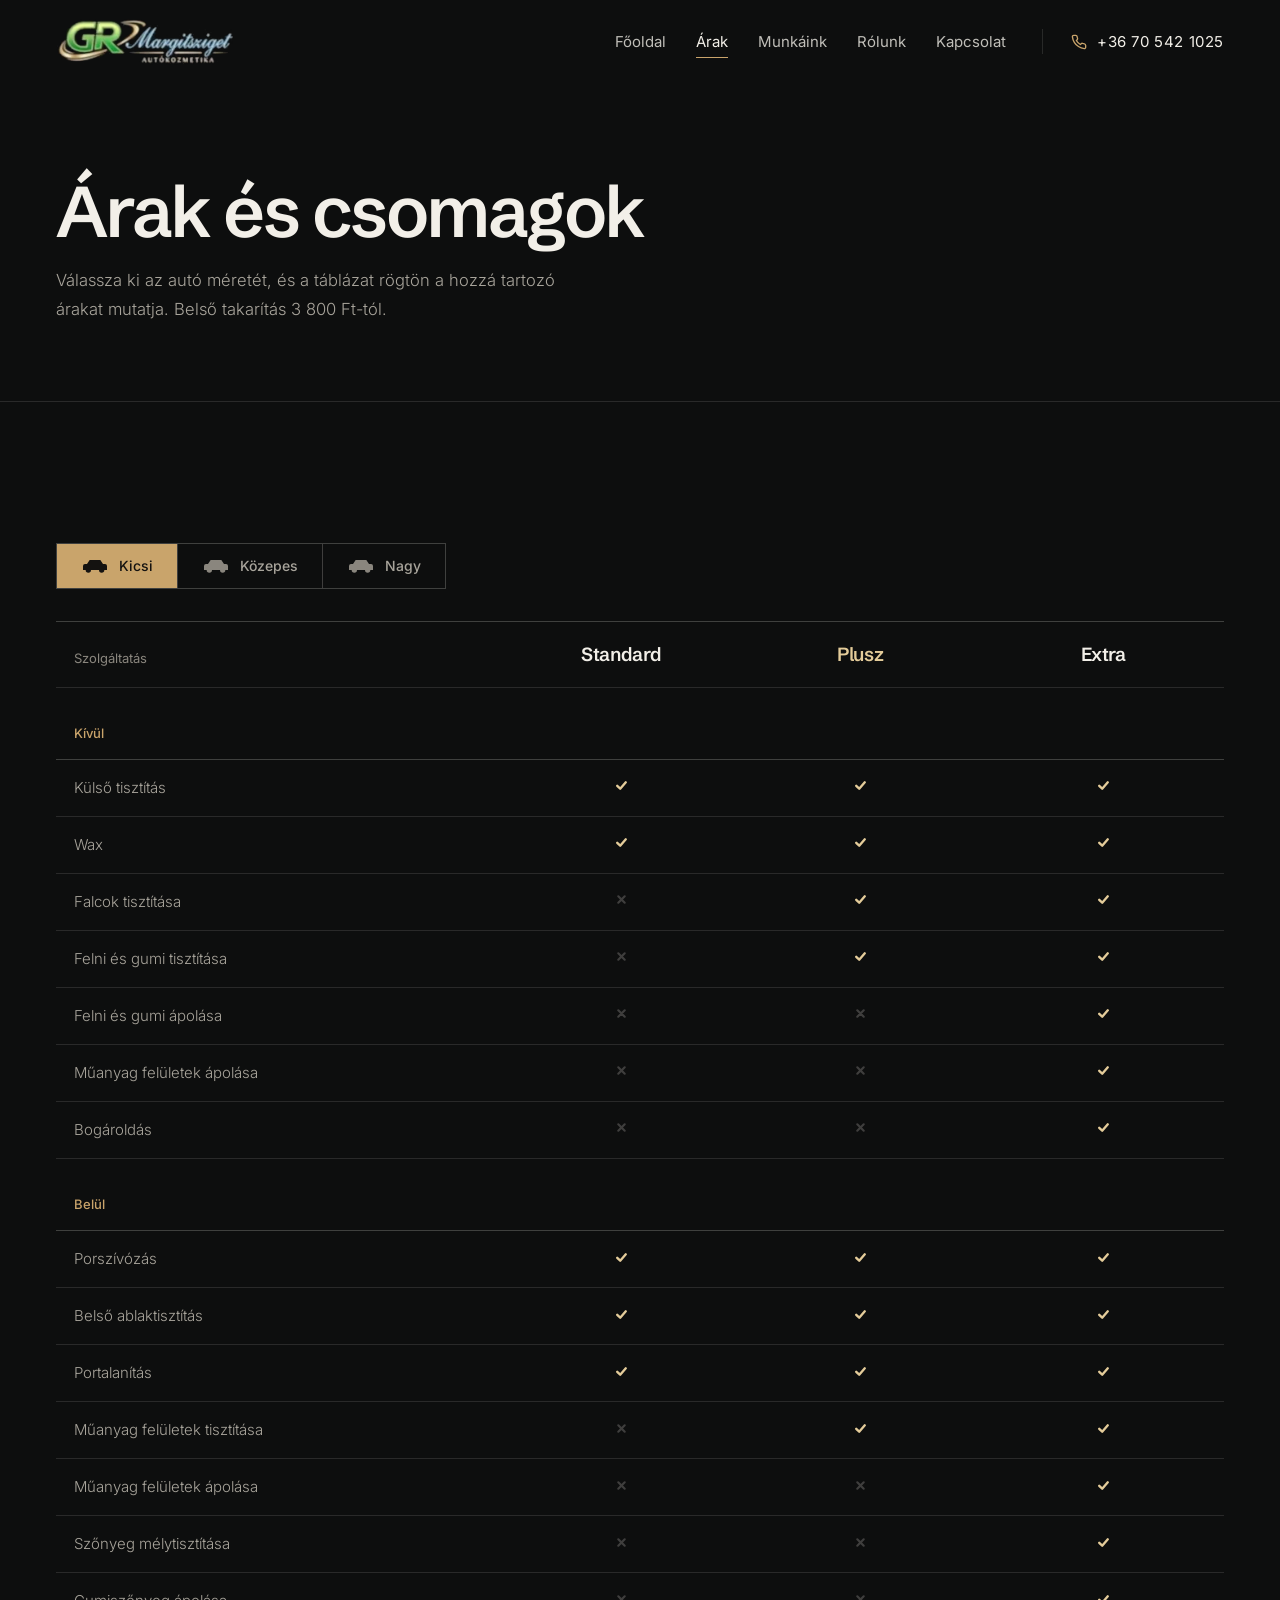
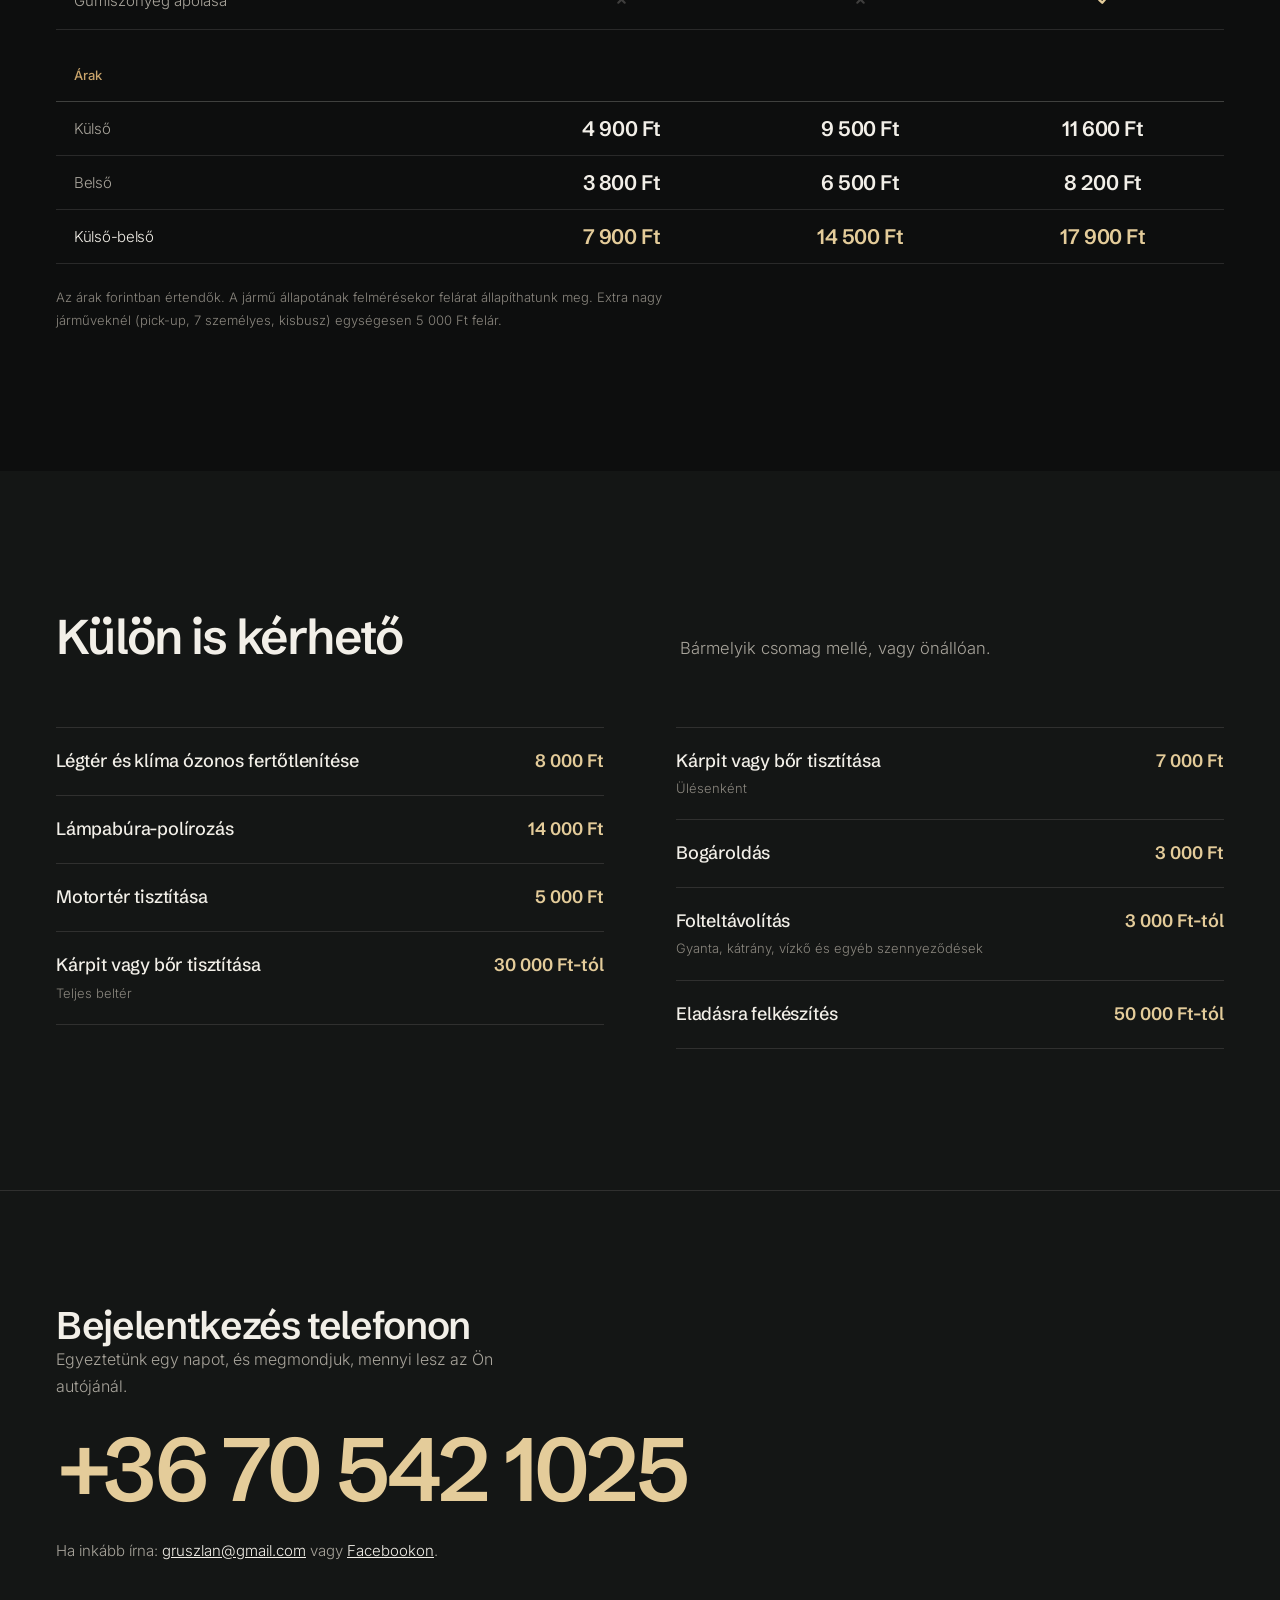
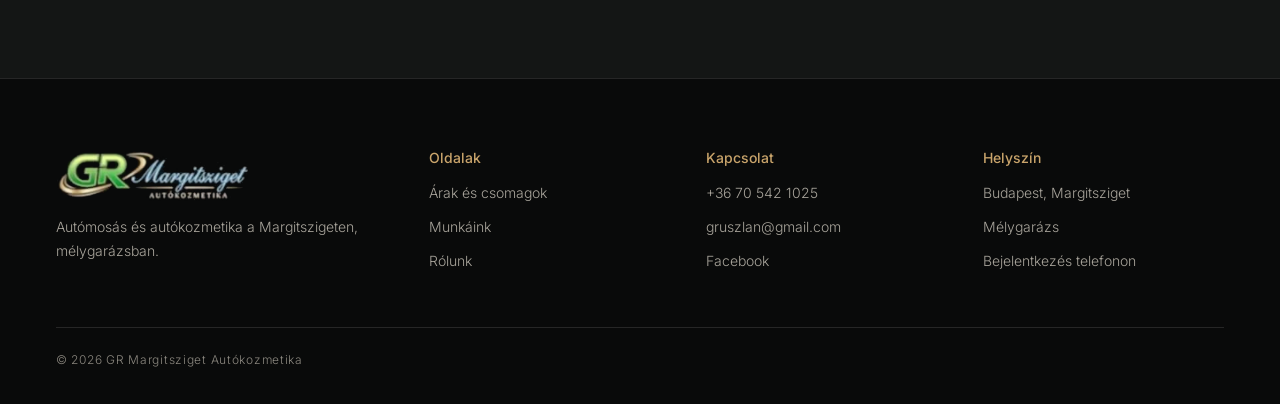
==== commit 72764cf3: "Kevésbé sablonos megjelenés: feliratok és kétszínű címek ki, lépések ki, új galéria és záró blokk Co" ====
--- a/arak.html
+++ b/arak.html
@@ -22,8 +22,7 @@
 </div></header>
 <nav class="menu" id="menu" aria-label="Mobil menü"><a href="index.html">Főoldal</a><a href="arak.html">Árak</a><a href="munkaink.html">Munkáink</a><a href="rolunk.html">Rólunk</a><a href="kapcsolat.html">Kapcsolat</a><a class="btn btn--green" href="tel:+36705421025"><svg viewBox="0 0 24 24" fill="none" stroke="currentColor" stroke-width="2" stroke-linecap="round" stroke-linejoin="round" aria-hidden="true"><path d="M22 16.9v3a2 2 0 0 1-2.2 2 19.8 19.8 0 0 1-8.6-3.1 19.5 19.5 0 0 1-6-6A19.8 19.8 0 0 1 2.1 4.2 2 2 0 0 1 4.1 2h3a2 2 0 0 1 2 1.7c.1.9.4 1.8.7 2.7a2 2 0 0 1-.5 2.1L8 9.8a16 16 0 0 0 6 6l1.3-1.3a2 2 0 0 1 2.1-.4c.9.3 1.8.6 2.7.7a2 2 0 0 1 1.7 2z"/></svg>Hívás: +36 70 542 1025</a></nav>
 <main id="top">
-<section class="page-hero"><div class="wrap">
-  <p class="kicker">Árlista</p><h1>Árak <em>és csomagok</em></h1>
+<section class="page-hero"><div class="wrap"><h1>Árak és csomagok</h1>
   <p class="lead">Válassza ki az autó méretét, és a táblázat rögtön a hozzá tartozó árakat mutatja. Belső takarítás 3&nbsp;800&nbsp;Ft-tól.</p>
 </div></section>
 <section class="sec"><div class="wrap">
@@ -57,13 +56,14 @@
   <p class="board__note">Az árak forintban értendők. A jármű állapotának felmérésekor felárat állapíthatunk meg. Extra nagy járműveknél (pick-up, 7 személyes, kisbusz) egységesen 5 000 Ft felár.</p></div>
 </div></section>
 <section class="sec sec--white"><div class="wrap">
-  <div class="head"><div><p class="kicker">Extrák</p><h2>Külön is kérhető</h2></div><p class="lead">Bármelyik csomag mellé, vagy önállóan.</p></div>
+  <div class="head"><div><h2>Külön is kérhető</h2></div><p class="lead">Bármelyik csomag mellé, vagy önállóan.</p></div>
   <div class="extras"><ul><li><span><b>Légtér és klíma ózonos fertőtlenítése</b></span><span class="p">8 000 Ft</span></li><li><span><b>Lámpabúra-polírozás</b></span><span class="p">14 000 Ft</span></li><li><span><b>Motortér tisztítása</b></span><span class="p">5 000 Ft</span></li><li><span><b>Kárpit vagy bőr tisztítása</b><small>Teljes beltér</small></span><span class="p">30 000 Ft-tól</span></li></ul><ul><li><span><b>Kárpit vagy bőr tisztítása</b><small>Ülésenként</small></span><span class="p">7 000 Ft</span></li><li><span><b>Bogároldás</b></span><span class="p">3 000 Ft</span></li><li><span><b>Folteltávolítás</b><small>Gyanta, kátrány, vízkő és egyéb szennyeződések</small></span><span class="p">3 000 Ft-tól</span></li><li><span><b>Eladásra felkészítés</b></span><span class="p">50 000 Ft-tól</span></li></ul></div>
 </div></section>
 </main>
 <section class="cta"><div class="wrap">
-  <div><p class="kicker">Bejelentkezés</p><h2>Foglaljon időpontot <em>egy hívással</em></h2><p>Telefonon egyeztetünk napot, és megmondjuk a pontos árat az autójára.</p></div>
-  <div class="btn-row"><a class="btn btn--white" href="tel:+36705421025"><svg viewBox="0 0 24 24" fill="none" stroke="currentColor" stroke-width="2" stroke-linecap="round" stroke-linejoin="round" aria-hidden="true"><path d="M22 16.9v3a2 2 0 0 1-2.2 2 19.8 19.8 0 0 1-8.6-3.1 19.5 19.5 0 0 1-6-6A19.8 19.8 0 0 1 2.1 4.2 2 2 0 0 1 4.1 2h3a2 2 0 0 1 2 1.7c.1.9.4 1.8.7 2.7a2 2 0 0 1-.5 2.1L8 9.8a16 16 0 0 0 6 6l1.3-1.3a2 2 0 0 1 2.1-.4c.9.3 1.8.6 2.7.7a2 2 0 0 1 1.7 2z"/></svg>+36 70 542 1025</a><a class="btn btn--line" href="kapcsolat.html">Írok inkább</a></div>
+  <div><h2>Bejelentkezés telefonon</h2><p>Egyeztetünk egy napot, és megmondjuk, mennyi lesz az Ön autójánál.</p></div>
+  <a class="cta__tel" href="tel:+36705421025">+36 70 542 1025</a>
+  <p class="cta__alt">Ha inkább írna: <a href="mailto:gruszlan@gmail.com">gruszlan@gmail.com</a> vagy <a href="https://www.facebook.com/grmargitsziget" rel="noopener">Facebookon</a>.</p>
 </div></section>
 <footer class="foot"><div class="wrap">
   <div><img src="img/logo.webp" alt="GR Margitsziget Autókozmetika" width="865" height="225" loading="lazy"><p style="margin-top:14px;max-width:34ch">Autómosás és autókozmetika a Margitszigeten, mélygarázsban.</p></div>
--- a/css/site.css
+++ b/css/site.css
@@ -308,3 +308,24 @@
   .extras b, .extras .p { font-size: 16px; }
   .ccard b { font-size: 18px; }
 }
+
+/* ---- v4: fewer template marks ---- */
+.hero__line { margin-top: 28px; font-size: 14px; color: var(--muted); }
+.hero h1 { font-size: clamp(40px, 5vw, 72px); max-width: 15ch; }
+.cta { background: var(--bg-2); padding: clamp(72px, 9vw, 120px) 0; }
+.cta::before { display: none; }
+.cta .wrap { display: grid; justify-items: start; text-align: left; gap: 16px; }
+.cta h2 { max-width: none; font-size: clamp(28px, 3vw, 40px); }
+.cta__tel { font: 600 clamp(44px, 7vw, 96px)/1 var(--f-head); letter-spacing: -0.04em; color: var(--gold-2); text-decoration: none; margin: 8px 0; }
+.cta__tel:hover { color: var(--ink); }
+.cta__alt { font-size: 15px; color: var(--muted); }
+.cta__alt a { color: var(--ink); }
+.gallery { grid-template-columns: 2fr 1.2fr 1fr; grid-template-rows: 300px 300px; gap: 10px; }
+.gallery .photo { aspect-ratio: auto; }
+.gallery .photo:nth-child(1) { grid-row: span 2; }
+.gallery .photo:nth-child(2) { grid-row: span 2; }
+@media (max-width: 1023px) {
+  .gallery { grid-template-columns: 1fr 1fr; grid-template-rows: 340px 200px 200px; }
+  .gallery .photo:nth-child(1) { grid-column: span 2; grid-row: auto; }
+  .gallery .photo:nth-child(2) { grid-row: span 2; }
+}
